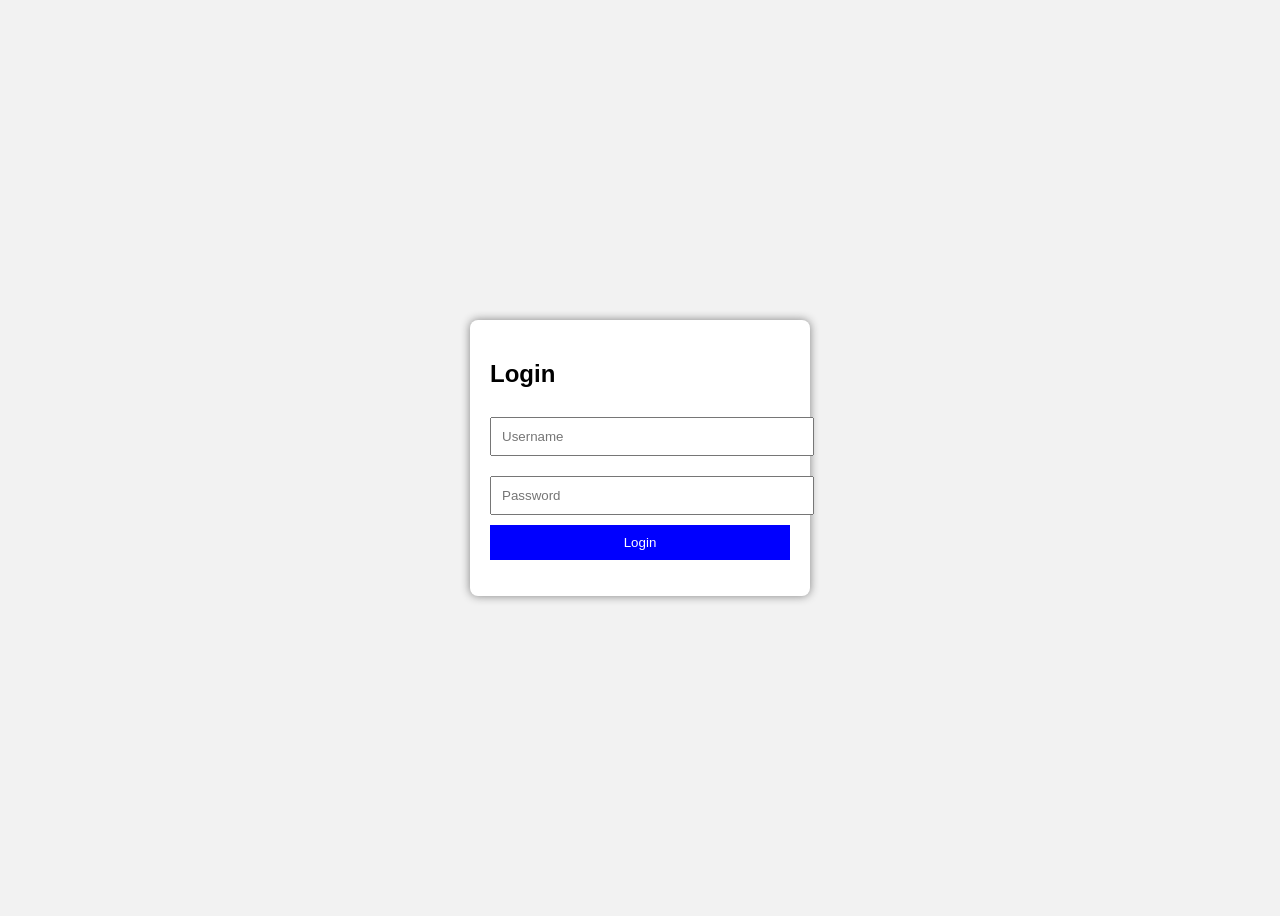
==== index.html @ c51202fb "Add files via upload" ====
<!DOCTYPE html>
<html>
<head>
    <title>Login</title>
    <style>
        body {
            font-family: Arial, sans-serif;
            display: flex;
            justify-content: center;
            align-items: center;
            height: 100vh;
            background: #f2f2f2;
        }

        .login-box {
            background: white;
            padding: 20px;
            border-radius: 8px;
            box-shadow: 0 0 10px gray;
            width: 300px;
        }

        input {
            width: 100%;
            padding: 10px;
            margin: 10px 0;
        }

        button {
            width: 100%;
            padding: 10px;
            background: blue;
            color: white;
            border: none;
            cursor: pointer;
        }

        p {
            color: red;
        }
    </style>
</head>
<body>

<div class="login-box">
    <h2>Login</h2>

    <input type="text" id="username" placeholder="Username">
    <input type="password" id="password" placeholder="Password">

    <button onclick="login()">Login</button>

    <p id="msg"></p>
</div>

<script>
function login() {
    let user = document.getElementById("username").value;
    let pass = document.getElementById("password").value;

    if(user === "admin" && pass === "admin@123$"){
        window.location.href = "welcome.html";
    } else {
        document.getElementById("msg").innerHTML = "Invalid Username or Password";
    }
}
</script>

</body>
</html>
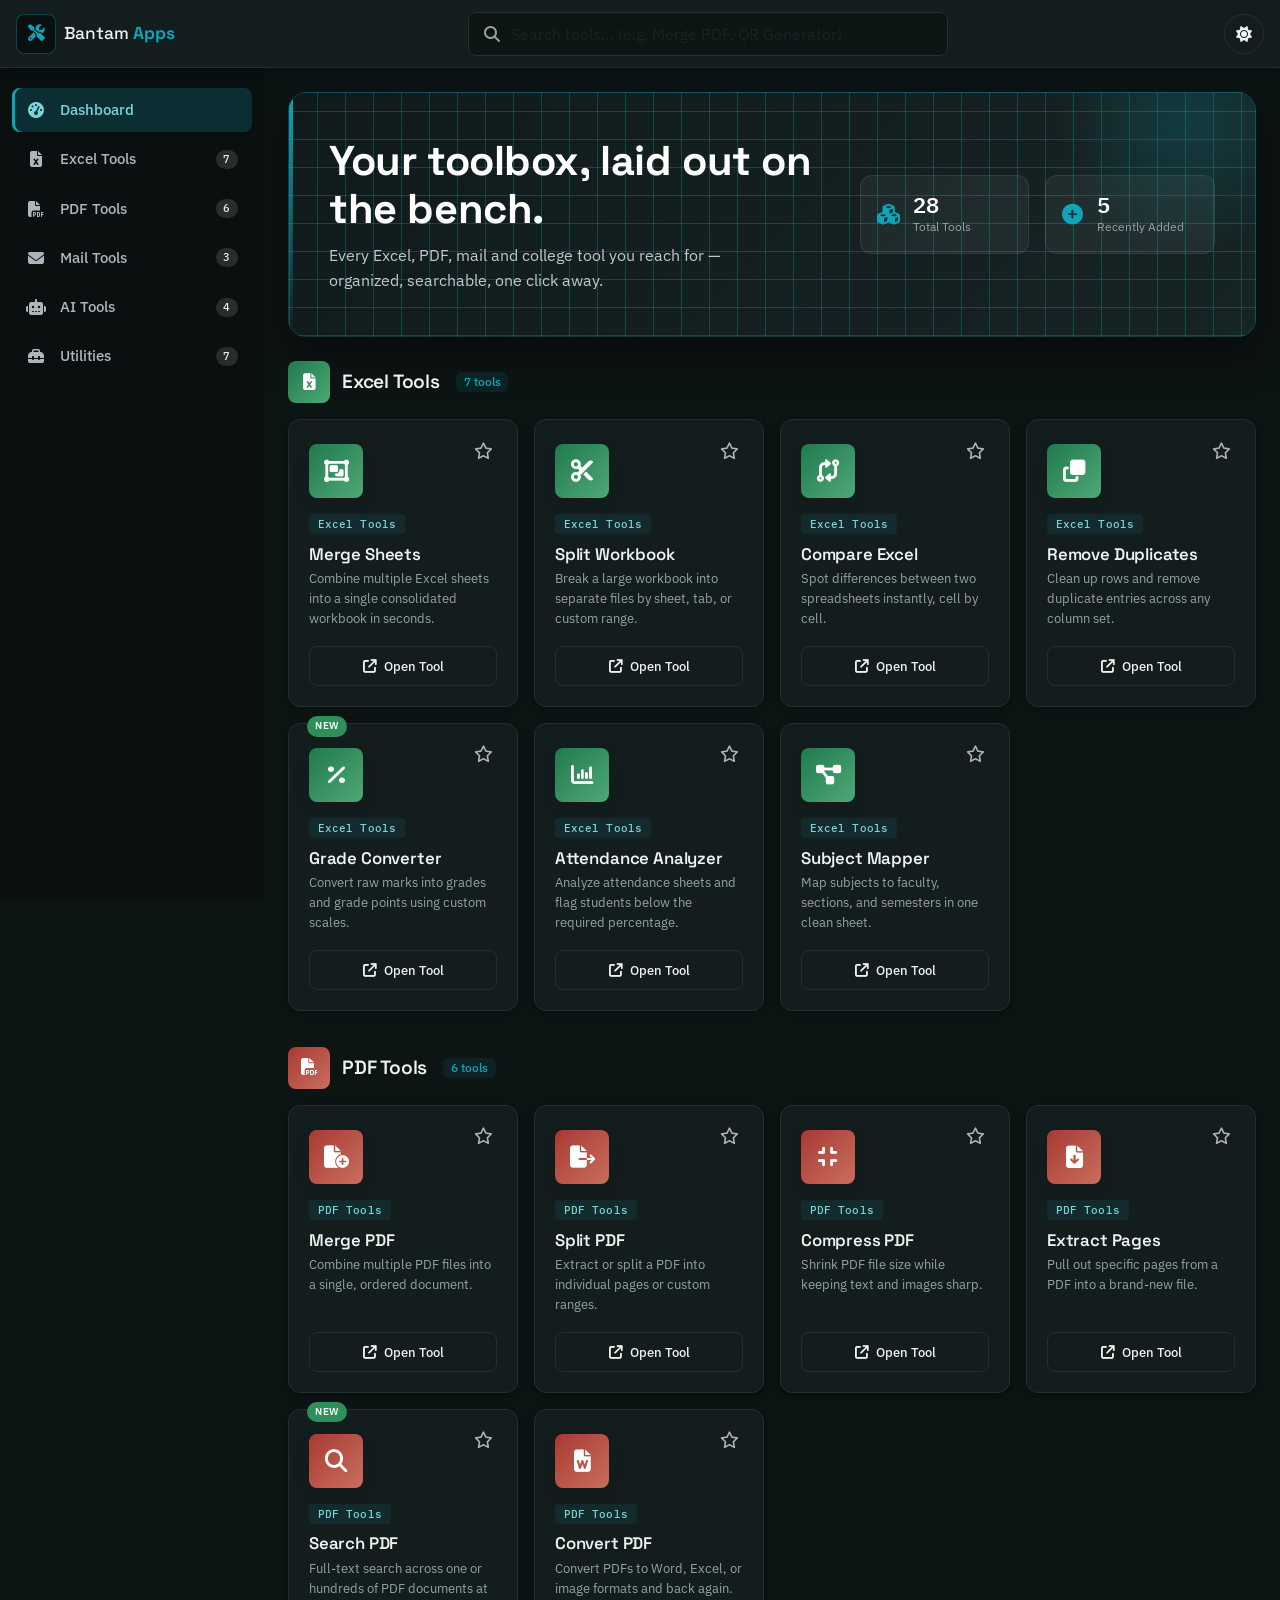
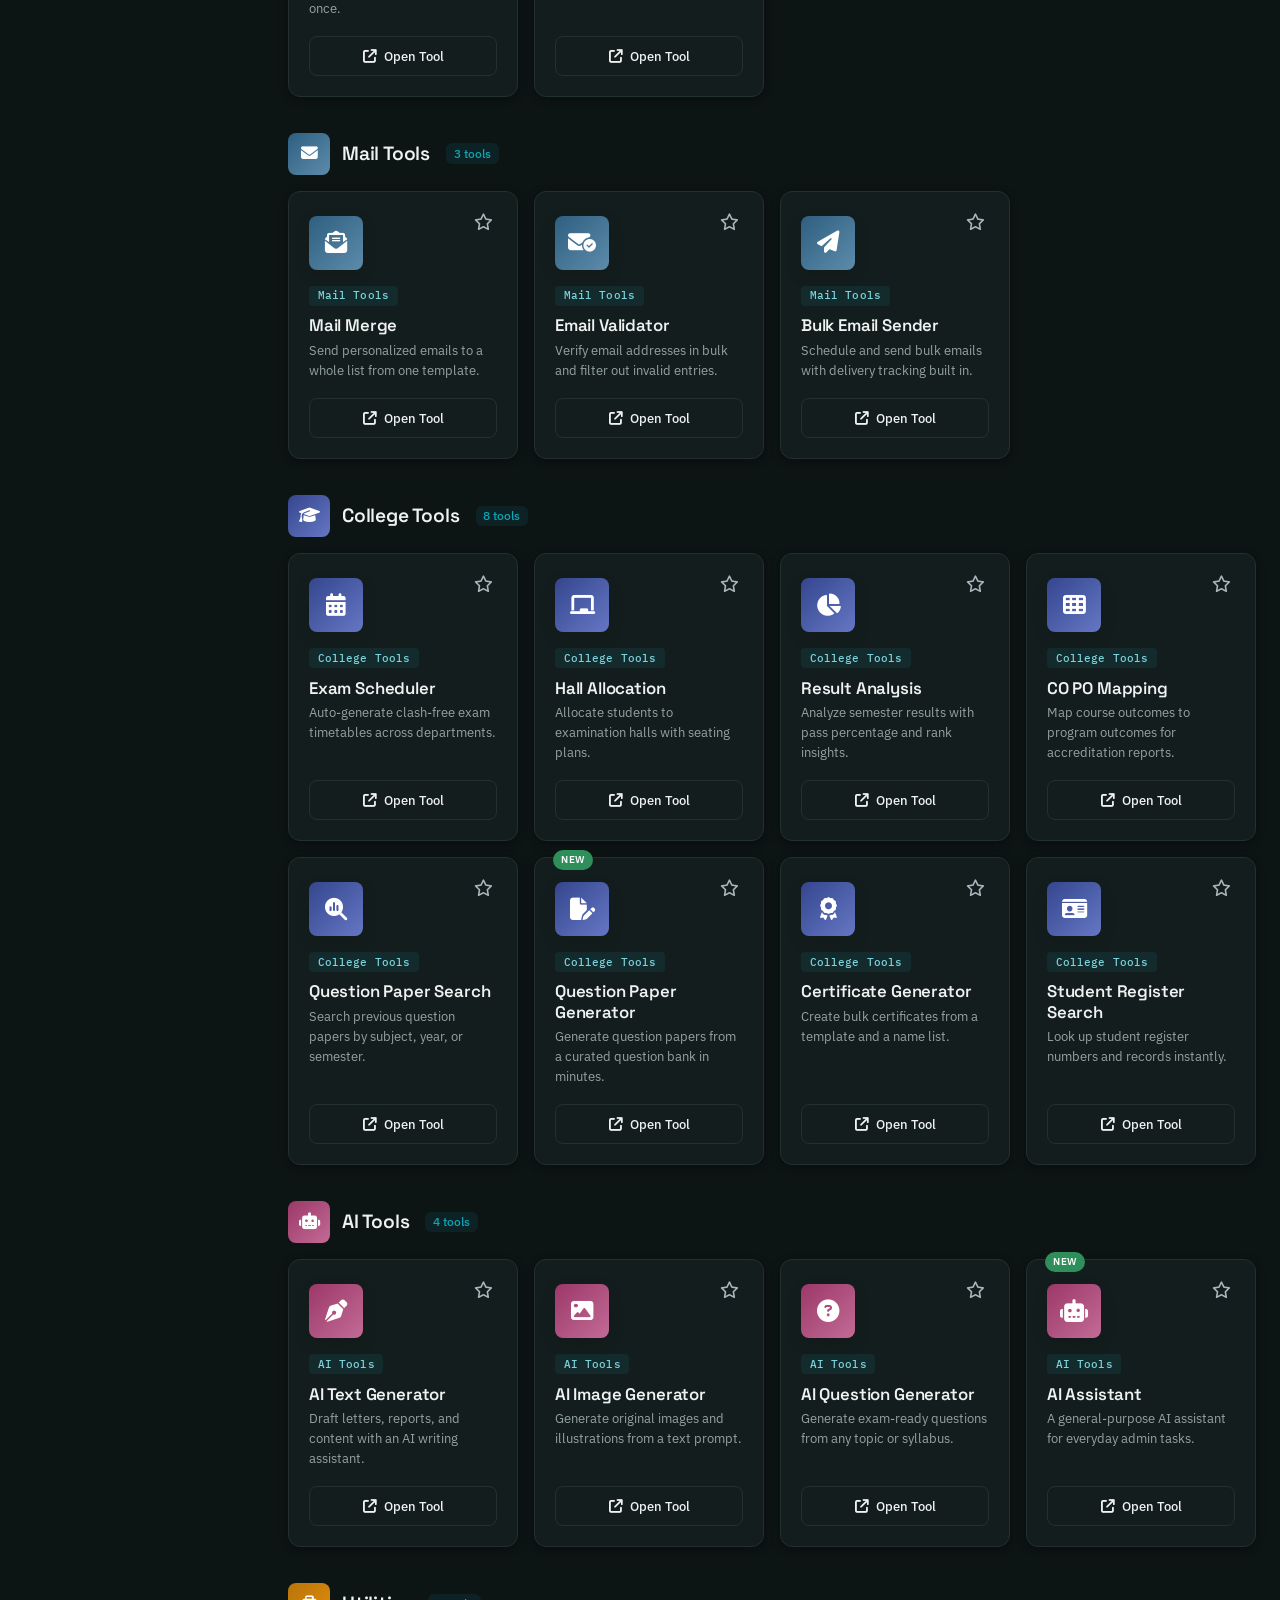
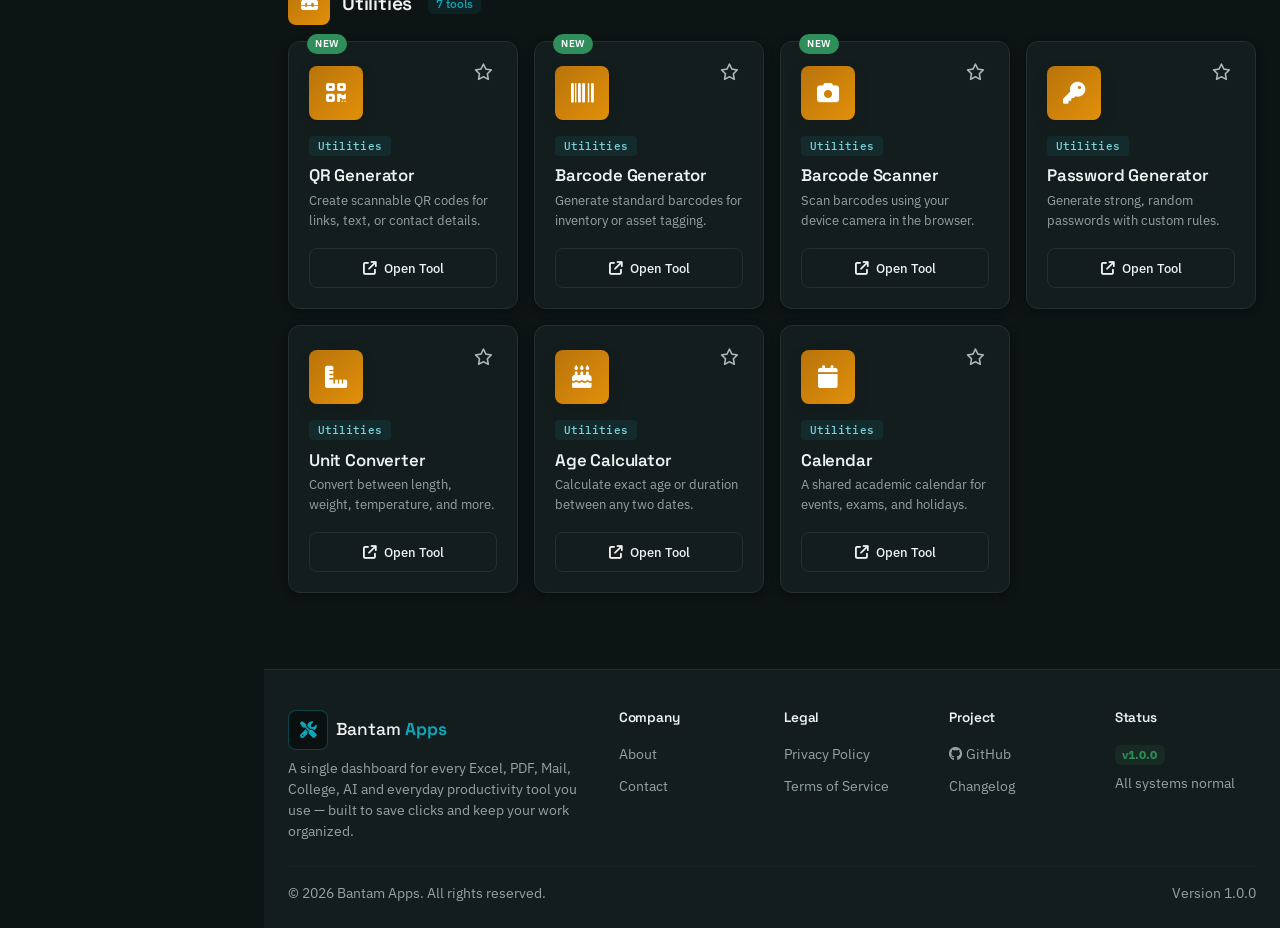
==== commit 6b3ab99a: "Add files via upload" ====
--- a/index.html
+++ b/index.html
@@ -1,70 +1,314 @@
 <!DOCTYPE html>
-<html>
+<html lang="en" data-theme="dark">
 <head>
-    <title>Login</title>
-    <style>
-        body {
-            font-family: Arial, sans-serif;
-            display: flex;
-            justify-content: center;
-            align-items: center;
-            height: 100vh;
-            background: #f2f2f2;
-        }
-
-        .login-box {
-            background: white;
-            padding: 20px;
-            border-radius: 8px;
-            box-shadow: 0 0 10px gray;
-            width: 300px;
-        }
-
-        input {
-            width: 100%;
-            padding: 10px;
-            margin: 10px 0;
-        }
-
-        button {
-            width: 100%;
-            padding: 10px;
-            background: blue;
-            color: white;
-            border: none;
-            cursor: pointer;
-        }
-
-        p {
-            color: red;
-        }
-    </style>
+  <meta charset="UTF-8">
+  <meta name="viewport" content="width=device-width, initial-scale=1.0">
+  <title>Bantam Apps | All-in-One Productivity Dashboard</title>
+  <meta name="description" content="Bantam Apps — a single dashboard for Excel, PDF, Mail, College, AI and everyday productivity tools. Search, favorite and launch every tool from one place.">
+  <meta name="keywords" content="productivity tools, excel tools, pdf tools, college tools, ai tools, dashboard, bantam apps">
+  <meta name="author" content="Bantam Apps">
+  <meta name="theme-color" content="#101a1b">
+
+  <!-- Open Graph -->
+  <meta property="og:title" content="Bantam Apps | All-in-One Productivity Dashboard">
+  <meta property="og:description" content="All your productivity tools in one place — Excel, PDF, Mail, College, AI and Utilities.">
+  <meta property="og:type" content="website">
+
+  <!-- Favicon (inline SVG, no external asset needed) -->
+  <link rel="icon" href="data:image/svg+xml,%3Csvg xmlns='http://www.w3.org/2000/svg' viewBox='0 0 24 24' fill='%230EA5B8'%3E%3Cpath d='M12 2 2 7l10 5 10-5-10-5Zm0 7L2 14l10 5 10-5-10-5Z'/%3E%3C/svg%3E">
+
+  <!-- Google Fonts: Space Grotesk (display), IBM Plex Sans (body), IBM Plex Mono (data/labels) -->
+  <link rel="preconnect" href="https://fonts.googleapis.com">
+  <link rel="preconnect" href="https://fonts.gstatic.com" crossorigin>
+  <link href="https://fonts.googleapis.com/css2?family=Space+Grotesk:wght@500;600;700&family=IBM+Plex+Sans:wght@400;500;600;700&family=IBM+Plex+Mono:wght@500;600&display=swap" rel="stylesheet">
+
+  <!-- Bootstrap 5.3 CSS -->
+  <link href="https://cdn.jsdelivr.net/npm/bootstrap@5.3.3/dist/css/bootstrap.min.css" rel="stylesheet">
+
+  <!-- Font Awesome 6 -->
+  <link rel="stylesheet" href="https://cdnjs.cloudflare.com/ajax/libs/font-awesome/6.5.2/css/all.min.css">
+
+  <!-- Custom Styles -->
+  <link rel="stylesheet" href="style.css">
 </head>
 <body>
 
-<div class="login-box">
-    <h2>Login</h2>
-
-    <input type="text" id="username" placeholder="Username">
-    <input type="password" id="password" placeholder="Password">
-
-    <button onclick="login()">Login</button>
-
-    <p id="msg"></p>
-</div>
-
-<script>
-function login() {
-    let user = document.getElementById("username").value;
-    let pass = document.getElementById("password").value;
-
-    if(user === "admin" && pass === "admin@123$"){
-        window.location.href = "welcome.html";
-    } else {
-        document.getElementById("msg").innerHTML = "Invalid Username or Password";
-    }
-}
-</script>
-
+  <!-- ============ SKIP LINK (Accessibility) ============ -->
+  <a class="skip-link" href="#mainContent">Skip to main content</a>
+
+  <!-- ============ LOADING SPINNER (Page load) ============ -->
+  <div id="pageLoader" class="page-loader" aria-hidden="true">
+    <div class="loader-ring" role="status" aria-label="Loading Bantam Apps">
+      <span class="visually-hidden">Loading…</span>
+    </div>
+  </div>
+
+  <!-- ============ TOP NAVBAR ============ -->
+  <header class="topbar navbar navbar-expand sticky-top" role="banner">
+    <div class="container-fluid px-2 px-md-3">
+
+      <!-- Mobile sidebar toggle -->
+      <button class="btn btn-icon d-lg-none me-1" id="sidebarToggleBtn" type="button"
+              aria-label="Toggle sidebar navigation" aria-controls="sidebar" aria-expanded="false">
+        <i class="fa-solid fa-bars"></i>
+      </button>
+
+      <!-- Logo -->
+      <a class="navbar-brand d-flex align-items-center gap-2 me-2 me-md-4" href="#mainContent">
+        <span class="brand-logo">
+          <i class="fa-solid fa-screwdriver-wrench"></i>
+        </span>
+        <span class="brand-text d-none d-sm-inline">Bantam <strong>Apps</strong></span>
+      </a>
+
+      <!-- Search box (center) -->
+      <div class="topbar-search flex-grow-1 mx-auto position-relative" role="search">
+        <i class="fa-solid fa-magnifying-glass search-icon" aria-hidden="true"></i>
+        <input type="search" id="globalSearch" class="form-control" placeholder="Search tools… (e.g. Merge PDF, QR Generator)"
+               autocomplete="off" aria-describedby="searchHint">
+        <span id="searchHint" class="visually-hidden">Type to see matching tools as suggestions</span>
+        <div id="searchSuggestions" class="search-suggestions shadow" role="listbox" aria-label="Search suggestions"></div>
+      </div>
+
+      <!-- Right icons -->
+      <div class="d-flex align-items-center gap-1 gap-md-2 ms-2">
+
+        <!-- Dark / Light mode toggle -->
+        <button class="btn btn-icon" id="themeToggleBtn" type="button" aria-label="Toggle dark and light mode" aria-pressed="false">
+          <i class="fa-solid fa-moon" id="themeIcon"></i>
+        </button>
+      </div>
+    </div>
+  </header>
+
+  <div class="app-shell">
+
+    <!-- ============ SIDEBAR OVERLAY (mobile) ============ -->
+    <div class="sidebar-overlay" id="sidebarOverlay"></div>
+
+    <!-- ============ SIDEBAR ============ -->
+    <aside class="sidebar" id="sidebar" aria-label="Primary sidebar navigation">
+      <nav class="sidebar-nav">
+        <ul class="nav flex-column" id="sidebarNav">
+          <li class="nav-item">
+            <a class="nav-link active" href="#mainContent" data-section="dashboard">
+              <i class="fa-solid fa-gauge-high"></i><span>Dashboard</span>
+            </a>
+          </li>
+          <li class="nav-item">
+            <a class="nav-link" href="#cat-excel" data-section="excel">
+              <i class="fa-solid fa-file-excel"></i><span>Excel Tools</span>
+              <span class="badge rounded-pill sidebar-badge">7</span>
+            </a>
+          </li>
+          <li class="nav-item">
+            <a class="nav-link" href="#cat-pdf" data-section="pdf">
+              <i class="fa-solid fa-file-pdf"></i><span>PDF Tools</span>
+              <span class="badge rounded-pill sidebar-badge">6</span>
+            </a>
+          </li>
+          <li class="nav-item">
+            <a class="nav-link" href="#cat-mail" data-section="mail">
+              <i class="fa-solid fa-envelope"></i><span>Mail Tools</span>
+              <span class="badge rounded-pill sidebar-badge">3</span>
+            </a>
+          </li>
+        
+          <li class="nav-item">
+            <a class="nav-link" href="#cat-ai" data-section="ai">
+              <i class="fa-solid fa-robot"></i><span>AI Tools</span>
+              <span class="badge rounded-pill sidebar-badge">4</span>
+            </a>
+          </li>
+          <li class="nav-item">
+            <a class="nav-link" href="#cat-utilities" data-section="utilities">
+              <i class="fa-solid fa-toolbox"></i><span>Utilities</span>
+              <span class="badge rounded-pill sidebar-badge">7</span>
+            </a>
+          </li>
+        </ul>
+      </nav>
+    </aside>
+
+    <!-- ============ MAIN CONTENT ============ -->
+    <main class="main-content" id="mainContent">
+      <div class="container-fluid px-3 px-md-4 py-4">
+
+     
+
+        <!-- ============ HERO SECTION ============ -->
+        <section class="hero-card mb-4 fade-in-up">
+          <div class="row align-items-center g-4">
+            <div class="col-lg-7">
+              <h1 class="hero-title">Your toolbox, laid out on the bench.</h1>
+              <p class="hero-subtitle">Every Excel, PDF, mail and college tool you reach for — organized, searchable, one click away.</p>
+            </div>
+            <div class="col-lg-5">
+              <div class="row g-3">
+                <div class="col-6">
+                  <div class="hero-mini-stat">
+                    <i class="fa-solid fa-cubes"></i>
+                    <div>
+                      <h3 class="counter" data-target="28">0</h3>
+                      <p>Total Tools</p>
+                    </div>
+                  </div>
+                </div>
+                <div class="col-6">
+                  <div class="hero-mini-stat">
+                    <i class="fa-solid fa-circle-plus"></i>
+                    <div>
+                      <h3 class="counter" data-target="5">0</h3>
+                      <p>Recently Added</p>
+                    </div>
+                  </div>
+                </div>
+                
+               
+              </div>
+            </div>
+          </div>
+        </section>
+
+        <!-- ============ TOOL CATEGORY SECTIONS (rendered by JS) ============ -->
+        <div id="toolCategoriesContainer"><!-- injected by script.js --></div>
+
+      </div>
+
+      <!-- ============ FOOTER ============ -->
+      <footer class="app-footer">
+        <div class="container-fluid px-3 px-md-4">
+          <div class="row gy-4">
+            <div class="col-lg-4">
+              <a class="navbar-brand d-flex align-items-center gap-2 mb-2" href="#mainContent">
+                <span class="brand-logo"><i class="fa-solid fa-screwdriver-wrench"></i></span>
+                <span class="brand-text">Bantam <strong>Apps</strong></span>
+              </a>
+              <p class="text-muted-light small mb-0">A single dashboard for every Excel, PDF, Mail, College, AI and everyday productivity tool you use — built to save clicks and keep your work organized.</p>
+            </div>
+            <div class="col-6 col-lg-2">
+              <h6 class="footer-heading">Company</h6>
+              <ul class="list-unstyled footer-links">
+                <li><a href="#">About</a></li>
+                <li><a href="#">Contact</a></li>
+              </ul>
+            </div>
+            <div class="col-6 col-lg-2">
+              <h6 class="footer-heading">Legal</h6>
+              <ul class="list-unstyled footer-links">
+                <li><a href="#">Privacy Policy</a></li>
+                <li><a href="#">Terms of Service</a></li>
+              </ul>
+            </div>
+            <div class="col-6 col-lg-2">
+              <h6 class="footer-heading">Project</h6>
+              <ul class="list-unstyled footer-links">
+                <li><a href="#"><i class="fa-brands fa-github me-1"></i>GitHub</a></li>
+                <li><a href="#">Changelog</a></li>
+              </ul>
+            </div>
+            <div class="col-6 col-lg-2">
+              <h6 class="footer-heading">Status</h6>
+              <ul class="list-unstyled footer-links">
+                <li><span class="badge bg-success-soft text-success">v1.0.0</span></li>
+                <li class="text-muted-light small">All systems normal</li>
+              </ul>
+            </div>
+          </div>
+          <hr class="footer-divider">
+          <div class="d-flex flex-column flex-md-row justify-content-between align-items-center gap-2">
+            <p class="mb-0 small text-muted-light">&copy; <span id="currentYear"></span> Bantam Apps. All rights reserved.</p>
+            <p class="mb-0 small text-muted-light">Version 1.0.0</p>
+          </div>
+        </div>
+      </footer>
+    </main>
+  </div>
+
+  <!-- ============ BACK TO TOP BUTTON ============ -->
+  <button id="backToTopBtn" class="back-to-top" aria-label="Back to top" title="Back to top">
+    <i class="fa-solid fa-arrow-up"></i>
+  </button>
+
+  <!-- ============ TOOL DETAIL / LAUNCH MODAL ============ -->
+  <div class="modal fade" id="toolModal" tabindex="-1" aria-labelledby="toolModalLabel" aria-hidden="true">
+    <div class="modal-dialog modal-dialog-centered">
+      <div class="modal-content">
+        <div class="modal-header border-0">
+          <h5 class="modal-title" id="toolModalLabel">Tool Name</h5>
+          <button type="button" class="btn-close" data-bs-dismiss="modal" aria-label="Close"></button>
+        </div>
+        <div class="modal-body">
+          <div class="d-flex align-items-center gap-3 mb-3">
+            <div class="modal-tool-icon" id="modalToolIcon"><i class="fa-solid fa-star"></i></div>
+            <div>
+              <span class="badge category-badge" id="modalToolCategory">Category</span>
+            </div>
+          </div>
+          <p class="text-muted-light" id="modalToolDesc">Description goes here.</p>
+        </div>
+        <div class="modal-footer border-0">
+          <button type="button" class="btn btn-outline-secondary rounded-pill" data-bs-dismiss="modal">Close</button>
+          <button type="button" class="btn btn-primary rounded-pill px-4" id="modalLaunchBtn">
+            <i class="fa-solid fa-arrow-up-right-from-square me-2"></i>Open Tool
+          </button>
+        </div>
+      </div>
+    </div>
+  </div>
+
+  <!-- ============ SETTINGS MODAL ============ -->
+  <div class="modal fade" id="settingsModal" tabindex="-1" aria-labelledby="settingsModalLabel" aria-hidden="true">
+    <div class="modal-dialog modal-dialog-centered">
+      <div class="modal-content">
+        <div class="modal-header border-0">
+          <h5 class="modal-title" id="settingsModalLabel"><i class="fa-solid fa-gear me-2"></i>Settings</h5>
+          <button type="button" class="btn-close" data-bs-dismiss="modal" aria-label="Close"></button>
+        </div>
+        <div class="modal-body">
+          <div class="d-flex justify-content-between align-items-center py-2">
+            <span><i class="fa-solid fa-moon me-2"></i>Dark Mode</span>
+            <div class="form-check form-switch">
+              <input class="form-check-input" type="checkbox" id="settingsThemeSwitch" aria-label="Toggle dark mode">
+            </div>
+          </div>
+          <div class="d-flex justify-content-between align-items-center py-2 border-top">
+            <span><i class="fa-solid fa-star me-2"></i>Clear Favorites</span>
+            <button class="btn btn-sm btn-outline-danger rounded-pill" id="clearFavoritesBtn">Clear</button>
+          </div>
+          <div class="d-flex justify-content-between align-items-center py-2 border-top">
+            <span><i class="fa-solid fa-clock-rotate-left me-2"></i>Clear Recent History</span>
+            <button class="btn btn-sm btn-outline-danger rounded-pill" id="clearRecentBtn">Clear</button>
+          </div>
+        </div>
+      </div>
+    </div>
+  </div>
+
+  <!-- ============ TOAST CONTAINER ============ -->
+  <div class="toast-container position-fixed bottom-0 end-0 p-3" id="toastContainer" aria-live="polite" aria-atomic="true"></div>
+
+  <!-- Tool Card Template (used by JS) -->
+  <template id="toolCardTemplate">
+    <div class="col-12 col-md-6 col-lg-3 tool-col">
+      <div class="tool-card fade-in-up">
+        <button class="fav-btn" aria-label="Toggle favorite" type="button">
+          <i class="fa-regular fa-star"></i>
+        </button>
+        <div class="tool-icon"><i class="fa-solid"></i></div>
+        <span class="badge category-badge"></span>
+        <h5 class="tool-name"></h5>
+        <p class="tool-desc"></p>
+        <button class="btn btn-open-tool w-100" type="button">
+          <i class="fa-solid fa-arrow-up-right-from-square me-2"></i>Open Tool
+        </button>
+      </div>
+    </div>
+  </template>
+
+  <!-- Bootstrap 5.3 JS Bundle (includes Popper) -->
+  <script src="https://cdn.jsdelivr.net/npm/bootstrap@5.3.3/dist/js/bootstrap.bundle.min.js"></script>
+  <!-- Custom Script -->
+  <script src="script.js"></script>
 </body>
-</html>+</html>
--- a/style.css
+++ b/style.css
@@ -0,0 +1,870 @@
+/* =====================================================
+   BANTAM APPS — CUSTOM STYLESHEET
+   Bootstrap 5.3 based SaaS/Admin dashboard theme
+   ===================================================== */
+
+/* ---------- Design Tokens ---------- */
+:root {
+  --font-main: 'IBM Plex Sans', sans-serif;
+  --font-display: 'Space Grotesk', sans-serif;
+  --font-mono: 'IBM Plex Mono', monospace;
+
+  /* Teal — the one saturated brand/action color in the system */
+  --primary: #0ea5b8;
+  --primary-rgb: 14, 165, 184;
+  --primary-strong: #0b7f8f;
+
+  /* Steel — secondary, used sparingly for links/info states */
+  --steel: #3c6e8f;
+  --steel-rgb: 60, 110, 143;
+
+  /* Amber stays reserved for favorites/warning states — a gold star reads
+     as "favorited" by convention, independent of the brand accent */
+  --success: #2f8f5b;
+  --warning: #e2900a;
+  --warning-rgb: 226, 144, 10;
+  --warning-strong: #b8730a;
+  --danger: #c1443c;
+
+  --sidebar-bg: #101a1b;
+  --sidebar-bg-light: #182727;
+  --body-bg: #f1f4f3;
+  --card-bg: #ffffff;
+  --text-main: #16201f;
+  --text-muted: #647070;
+  --border-color: #dde5e3;
+
+  --radius-sm: 8px;
+  --radius-md: 12px;
+  --radius-lg: 18px;
+
+  --shadow-sm: 0 2px 8px rgba(22, 24, 29, 0.06);
+  --shadow-md: 0 8px 24px rgba(22, 24, 29, 0.08);
+  --shadow-lg: 0 16px 40px rgba(22, 24, 29, 0.14);
+
+  --sidebar-width: 264px;
+  --topbar-height: 68px;
+
+  --transition: all .25s cubic-bezier(.4,0,.2,1);
+
+  /* Pegboard signature texture */
+  --peg-dot: rgba(14, 165, 184, .18);
+}
+
+/* Override Bootstrap's own variables so untouched .btn-primary /
+   .text-primary / .bg-primary utilities inherit the accent too */
+:root {
+  --bs-primary: #0ea5b8;
+  --bs-primary-rgb: 14, 165, 184;
+}
+.btn-primary {
+  --bs-btn-bg: var(--primary);
+  --bs-btn-border-color: var(--primary);
+  --bs-btn-hover-bg: var(--primary-strong);
+  --bs-btn-hover-border-color: var(--primary-strong);
+  --bs-btn-active-bg: var(--primary-strong);
+  --bs-btn-active-border-color: var(--primary-strong);
+  --bs-btn-color: #0a1516;
+  --bs-btn-hover-color: #fff;
+  --bs-btn-active-color: #fff;
+  border-radius: var(--radius-sm);
+}
+.btn-outline-secondary { border-radius: var(--radius-sm); }
+.btn-outline-danger, .btn-outline-primary { border-radius: var(--radius-sm); }
+.btn.rounded-pill { border-radius: var(--radius-sm) !important; }
+
+/* ---------- Dark Mode Tokens ---------- */
+html[data-theme="dark"] {
+  --body-bg: #0d1414;
+  --card-bg: #141d1d;
+  --text-main: #eef2f1;
+  --text-muted: #94a3a2;
+  --border-color: #223030;
+  --sidebar-bg: #0a1010;
+  --sidebar-bg-light: #131e1e;
+  --shadow-sm: 0 2px 8px rgba(0, 0, 0, 0.35);
+  --shadow-md: 0 8px 24px rgba(0, 0, 0, 0.4);
+  --shadow-lg: 0 16px 40px rgba(0, 0, 0, 0.5);
+  --peg-dot: rgba(14, 165, 184, .3);
+}
+
+@media (prefers-reduced-motion: reduce) {
+  *, *::before, *::after {
+    animation-duration: 0.001ms !important;
+    animation-iteration-count: 1 !important;
+    transition-duration: 0.001ms !important;
+    scroll-behavior: auto !important;
+  }
+}
+
+/* ---------- Base ---------- */
+* { box-sizing: border-box; }
+
+html { scroll-behavior: smooth; }
+
+body {
+  font-family: var(--font-main);
+  background-color: var(--body-bg);
+  color: var(--text-main);
+  transition: background-color .3s ease, color .3s ease;
+  overflow-x: hidden;
+}
+
+h1, h2, h3, h4, h5, h6 { font-family: var(--font-display); font-weight: 600; letter-spacing: -0.01em; }
+
+a { text-decoration: none; }
+
+.text-muted-light { color: var(--text-muted) !important; }
+
+.skip-link {
+  position: absolute;
+  left: -999px;
+  top: 0;
+  background: var(--primary);
+  color: #fff;
+  padding: .6rem 1rem;
+  z-index: 2000;
+  border-radius: 0 0 8px 0;
+}
+.skip-link:focus {
+  left: 0;
+  color: #fff;
+}
+
+:focus-visible {
+  outline: 3px solid rgba(var(--primary-rgb), .5);
+  outline-offset: 2px;
+}
+
+/* ---------- Page Loader ---------- */
+.page-loader {
+  position: fixed;
+  inset: 0;
+  background: var(--body-bg);
+  z-index: 3000;
+  display: flex;
+  align-items: center;
+  justify-content: center;
+  transition: opacity .4s ease, visibility .4s ease;
+}
+.page-loader.loaded {
+  opacity: 0;
+  visibility: hidden;
+  pointer-events: none;
+}
+.loader-ring {
+  width: 54px;
+  height: 54px;
+  border-radius: 50%;
+  border: 4px solid rgba(var(--primary-rgb), .15);
+  border-top-color: var(--primary);
+  animation: spin .8s linear infinite;
+}
+@keyframes spin { to { transform: rotate(360deg); } }
+
+/* ---------- Topbar ---------- */
+.topbar {
+  height: var(--topbar-height);
+  background: var(--card-bg);
+  border-bottom: 1px solid var(--border-color);
+  z-index: 1030;
+  box-shadow: var(--shadow-sm);
+}
+
+.brand-logo {
+  width: 40px;
+  height: 40px;
+  border-radius: var(--radius-sm);
+  background: var(--sidebar-bg);
+  color: var(--primary);
+  border: 1px solid rgba(var(--primary-rgb), .35);
+  display: flex;
+  align-items: center;
+  justify-content: center;
+  font-size: 1.05rem;
+  flex-shrink: 0;
+}
+.brand-text {
+  font-family: var(--font-display);
+  font-weight: 500;
+  font-size: 1.08rem;
+  color: var(--text-main);
+  white-space: nowrap;
+}
+.brand-text strong { color: var(--primary); font-weight: 700; }
+
+.btn-icon {
+  width: 40px;
+  height: 40px;
+  border-radius: 50%;
+  border: 1px solid var(--border-color);
+  background: transparent;
+  color: var(--text-main);
+  display: inline-flex;
+  align-items: center;
+  justify-content: center;
+  transition: var(--transition);
+}
+.btn-icon:hover {
+  background: rgba(var(--primary-rgb), .1);
+  color: var(--primary);
+  transform: translateY(-2px);
+}
+
+.topbar-search {
+  max-width: 480px;
+}
+.topbar-search .search-icon {
+  position: absolute;
+  left: 16px;
+  top: 50%;
+  transform: translateY(-50%);
+  color: var(--text-muted);
+  pointer-events: none;
+}
+.topbar-search input {
+  padding-left: 42px;
+  border-radius: var(--radius-sm);
+  background: var(--body-bg);
+  border: 1px solid var(--border-color);
+  color: var(--text-main);
+  height: 44px;
+}
+.topbar-search input:focus {
+  box-shadow: 0 0 0 .2rem rgba(var(--primary-rgb), .15);
+  border-color: var(--primary);
+  background: var(--card-bg);
+}
+
+.search-suggestions {
+  position: absolute;
+  top: calc(100% + 8px);
+  left: 0;
+  right: 0;
+  background: var(--card-bg);
+  border-radius: var(--radius-sm);
+  border: 1px solid var(--border-color);
+  max-height: 320px;
+  overflow-y: auto;
+  z-index: 1050;
+  display: none;
+}
+.search-suggestions.show { display: block; }
+.search-suggestions .suggestion-item {
+  display: flex;
+  align-items: center;
+  gap: .75rem;
+  padding: .6rem 1rem;
+  cursor: pointer;
+  color: var(--text-main);
+  transition: background .15s ease;
+}
+.search-suggestions .suggestion-item:hover,
+.search-suggestions .suggestion-item.active {
+  background: rgba(var(--primary-rgb), .08);
+}
+.search-suggestions .suggestion-item i { color: var(--primary); width: 18px; }
+.search-suggestions .no-results { padding: .9rem 1rem; color: var(--text-muted); font-size: .9rem; }
+
+.notif-dot {
+  position: absolute;
+  top: 8px;
+  right: 8px;
+  width: 8px;
+  height: 8px;
+  background: var(--danger);
+  border-radius: 50%;
+  border: 2px solid var(--card-bg);
+}
+.notif-menu { width: 300px; }
+
+.profile-btn {
+  width: auto;
+  padding: 0 .5rem 0 .25rem;
+  border-radius: 50px;
+}
+.avatar {
+  width: 34px;
+  height: 34px;
+  border-radius: 50%;
+  background: var(--sidebar-bg);
+  border: 1px solid rgba(var(--primary-rgb), .4);
+  color: var(--primary);
+  font-family: var(--font-mono);
+  font-weight: 600;
+  font-size: .78rem;
+  display: inline-flex;
+  align-items: center;
+  justify-content: center;
+}
+
+.dropdown-menu {
+  border-radius: var(--radius-sm);
+  border: 1px solid var(--border-color);
+  box-shadow: var(--shadow-md);
+  background: var(--card-bg);
+  color: var(--text-main);
+}
+.dropdown-item { color: var(--text-main); border-radius: 8px; margin: 0 4px; width: calc(100% - 8px); }
+.dropdown-item:hover, .dropdown-item:focus { background: rgba(var(--primary-rgb), .08); color: var(--text-main); }
+.dropdown-header { color: var(--text-muted); }
+
+/* ---------- App Shell / Layout ---------- */
+.app-shell {
+  display: flex;
+  min-height: calc(100vh - var(--topbar-height));
+}
+
+/* ---------- Sidebar (dark) ---------- */
+.sidebar {
+  width: var(--sidebar-width);
+  background: var(--sidebar-bg);
+  color: #e9ecef;
+  flex-shrink: 0;
+  position: sticky;
+  top: var(--topbar-height);
+  height: calc(100vh - var(--topbar-height));
+  display: flex;
+  flex-direction: column;
+  justify-content: space-between;
+  transition: transform .3s cubic-bezier(.4,0,.2,1), width .3s ease;
+  z-index: 1020;
+}
+
+.sidebar-nav { padding: 1.25rem .75rem; overflow-y: auto; }
+
+.sidebar .nav-link {
+  color: #adb5bd;
+  border-radius: var(--radius-sm);
+  padding: .7rem .9rem;
+  margin-bottom: .3rem;
+  display: flex;
+  align-items: center;
+  gap: .85rem;
+  font-size: .92rem;
+  font-weight: 500;
+  transition: var(--transition);
+  position: relative;
+}
+.sidebar .nav-link i { width: 20px; text-align: center; font-size: 1rem; }
+.sidebar .nav-link:hover {
+  background: var(--sidebar-bg-light);
+  color: #fff;
+  transform: translateX(3px);
+}
+.sidebar .nav-link.active {
+  background: rgba(14, 165, 184, .2);
+  color: #7dd3dc;
+  box-shadow: inset 3px 0 0 var(--primary);
+}
+.sidebar-badge {
+  margin-left: auto;
+  background: rgba(255,255,255,.12);
+  color: #e9ecef;
+  font-weight: 500;
+  font-size: .7rem;
+}
+.sidebar .nav-link.active .sidebar-badge { background: rgba(255,255,255,.25); color: #fff; }
+
+.sidebar-footer { padding: 1rem .9rem 1.25rem; }
+.storage-card {
+  background:
+    repeating-linear-gradient(0deg, var(--peg-dot) 0, var(--peg-dot) 1px, transparent 1px, transparent 14px),
+    repeating-linear-gradient(90deg, var(--peg-dot) 0, var(--peg-dot) 1px, transparent 1px, transparent 14px),
+    var(--sidebar-bg-light);
+  border: 1px solid rgba(14, 165, 184, .28);
+  border-radius: var(--radius-sm);
+  padding: .85rem 1rem;
+  display: flex;
+  align-items: center;
+  gap: .75rem;
+  color: #e9ecef;
+}
+.storage-card i { font-size: 1.2rem; color: var(--primary); }
+.tiny { font-size: .72rem; }
+
+/* Mobile sidebar behaviour */
+.sidebar-overlay {
+  display: none;
+  position: fixed;
+  inset: 0;
+  background: rgba(0,0,0,.5);
+  z-index: 1015;
+}
+.sidebar-overlay.show { display: block; }
+
+@media (max-width: 991.98px) {
+  .sidebar {
+    position: fixed;
+    top: var(--topbar-height);
+    left: 0;
+    height: calc(100vh - var(--topbar-height));
+    transform: translateX(-100%);
+    box-shadow: var(--shadow-lg);
+  }
+  .sidebar.show { transform: translateX(0); }
+}
+
+/* ---------- Main Content ---------- */
+.main-content {
+  flex-grow: 1;
+  min-width: 0;
+  background: var(--body-bg);
+}
+
+.breadcrumb-item a { color: var(--text-muted); }
+.breadcrumb-item a:hover { color: var(--primary); }
+.breadcrumb-item.active { color: var(--text-main); }
+
+/* ---------- Hero Section ---------- */
+/* Signature motif: a fine blueprint grid on a deep panel, with a single
+   teal accent bar — schematic/technical rather than decorative. */
+.hero-card {
+  background:
+    repeating-linear-gradient(0deg, var(--peg-dot) 0, var(--peg-dot) 1px, transparent 1px, transparent 28px),
+    repeating-linear-gradient(90deg, var(--peg-dot) 0, var(--peg-dot) 1px, transparent 1px, transparent 28px),
+    linear-gradient(135deg, #101a1b 0%, #172424 100%);
+  border-radius: var(--radius-lg);
+  padding: 2.75rem 2.5rem;
+  color: #fff;
+  box-shadow: var(--shadow-lg);
+  position: relative;
+  overflow: hidden;
+  border: 1px solid rgba(14, 165, 184, .18);
+}
+.hero-card::before {
+  content: '';
+  position: absolute;
+  top: 0;
+  left: 0;
+  width: 4px;
+  height: 100%;
+  background: linear-gradient(180deg, var(--primary), transparent);
+}
+.hero-card::after {
+  content: '';
+  position: absolute;
+  width: 260px;
+  height: 260px;
+  background: radial-gradient(circle, rgba(14,165,184,.2), transparent 70%);
+  border-radius: 50%;
+  top: -100px;
+  right: -60px;
+}
+.hero-badge {
+  background: rgba(14, 165, 184, .16);
+  border: 1px solid rgba(14, 165, 184, .4);
+  color: #7dd3dc;
+  font-family: var(--font-mono);
+  font-weight: 500;
+  padding: .45rem .85rem;
+  border-radius: var(--radius-sm);
+  font-size: .76rem;
+  letter-spacing: .02em;
+}
+.hero-title {
+  font-family: var(--font-display);
+  font-size: clamp(1.7rem, 4vw, 2.6rem);
+  font-weight: 700;
+  line-height: 1.15;
+  margin-bottom: .65rem;
+  position: relative;
+}
+.hero-subtitle {
+  font-size: 1.02rem;
+  color: #c3c7ce;
+  opacity: 1;
+  margin-bottom: 0;
+  max-width: 42ch;
+}
+.hero-mini-stat {
+  background: rgba(255,255,255,.05);
+  border: 1px solid rgba(255,255,255,.08);
+  border-radius: var(--radius-md);
+  padding: 1rem;
+  display: flex;
+  align-items: center;
+  gap: .85rem;
+  height: 100%;
+  transition: var(--transition);
+}
+.hero-mini-stat:hover { background: rgba(14,165,184,.16); border-color: rgba(14,165,184,.4); transform: translateY(-3px); }
+.hero-mini-stat i { font-size: 1.3rem; color: var(--primary); }
+.hero-mini-stat h3 { font-family: var(--font-mono); font-size: 1.35rem; font-weight: 600; margin: 0; }
+.hero-mini-stat p { font-size: .76rem; margin: 0; color: #9aa0a8; }
+
+.hero-card .btn.rounded-pill { border-radius: var(--radius-sm); }
+.hero-card .btn-light {
+  background: var(--primary);
+  border-color: var(--primary);
+  color: #0a1516;
+}
+.hero-card .btn-light:hover {
+  background: var(--primary-strong);
+  border-color: var(--primary-strong);
+  color: #fff;
+}
+.hero-card .btn-outline-light {
+  border-color: rgba(255,255,255,.3);
+  color: #fff;
+}
+.hero-card .btn-outline-light:hover {
+  background: rgba(255,255,255,.1);
+  border-color: rgba(255,255,255,.5);
+  color: #fff;
+}
+
+/* ---------- Stat Widgets ---------- */
+.stat-widget {
+  background: var(--card-bg);
+  border-radius: var(--radius-md);
+  padding: 1.25rem;
+  display: flex;
+  align-items: center;
+  gap: 1rem;
+  box-shadow: var(--shadow-sm);
+  border: 1px solid var(--border-color);
+  height: 100%;
+  transition: var(--transition);
+}
+.stat-widget:hover { box-shadow: var(--shadow-md); transform: translateY(-4px); }
+.stat-icon {
+  width: 52px;
+  height: 52px;
+  border-radius: var(--radius-sm);
+  display: flex;
+  align-items: center;
+  justify-content: center;
+  font-size: 1.3rem;
+  flex-shrink: 0;
+}
+.stat-widget h4 { font-size: 1.4rem; font-weight: 700; margin: 0; color: var(--text-main); }
+.stat-widget p { font-size: .82rem; margin: 0; color: var(--text-muted); }
+
+.bg-primary-soft { background: rgba(var(--primary-rgb), .12); }
+.bg-success-soft { background: rgba(47,143,91,.12); }
+.bg-warning-soft { background: rgba(var(--warning-rgb), .15); }
+.bg-danger-soft { background: rgba(193,68,60,.12); }
+.text-primary { color: var(--primary) !important; }
+.text-success { color: var(--success) !important; }
+.text-warning { color: var(--warning-strong) !important; }
+.text-danger { color: var(--danger) !important; }
+
+/* ---------- Panel Cards (Recent/Popular/Quick Access) ---------- */
+.panel-card {
+  background: var(--card-bg);
+  border-radius: var(--radius-md);
+  padding: 1.25rem 1.25rem 0.5rem;
+  box-shadow: var(--shadow-sm);
+  border: 1px solid var(--border-color);
+}
+.panel-card-header h5 {
+  font-size: .98rem;
+  font-weight: 600;
+  color: var(--text-main);
+  margin-bottom: .9rem;
+}
+.panel-list { max-height: 260px; overflow-y: auto; }
+.panel-list-item {
+  display: flex;
+  align-items: center;
+  gap: .75rem;
+  padding: .6rem .5rem;
+  border-radius: 10px;
+  transition: var(--transition);
+  cursor: pointer;
+}
+.panel-list-item:hover { background: rgba(var(--primary-rgb), .06); transform: translateX(3px); }
+.panel-list-icon {
+  width: 36px;
+  height: 36px;
+  border-radius: 10px;
+  display: flex;
+  align-items: center;
+  justify-content: center;
+  color: #fff;
+  font-size: .9rem;
+  flex-shrink: 0;
+}
+.panel-list-item .item-name { font-size: .87rem; font-weight: 500; color: var(--text-main); margin: 0; }
+.panel-list-item .item-cat { font-size: .74rem; color: var(--text-muted); margin: 0; }
+.panel-empty { color: var(--text-muted); font-size: .85rem; padding: 1rem .5rem; text-align: center; }
+
+/* ---------- Filter Bar ---------- */
+.filter-bar {
+  background: var(--card-bg);
+  border-radius: var(--radius-md);
+  padding: 1rem;
+  border: 1px solid var(--border-color);
+  box-shadow: var(--shadow-sm);
+}
+.filter-bar .form-control,
+.filter-bar .form-select {
+  border-radius: var(--radius-sm);
+  background: var(--body-bg);
+  border: 1px solid var(--border-color);
+  color: var(--text-main);
+  height: 42px;
+}
+.filter-bar .form-control:focus,
+.filter-bar .form-select:focus {
+  box-shadow: 0 0 0 .2rem rgba(var(--primary-rgb), .15);
+  border-color: var(--primary);
+}
+.filter-icon {
+  position: absolute;
+  left: 18px;
+  top: 50%;
+  transform: translateY(-50%);
+  color: var(--text-muted);
+}
+.filter-bar #clearFiltersBtn { border-radius: 50px; height: 42px; }
+
+/* ---------- Category Section Headings ---------- */
+.category-section { margin-bottom: 2.25rem; scroll-margin-top: calc(var(--topbar-height) + 16px); }
+.category-heading {
+  display: flex;
+  align-items: center;
+  gap: .75rem;
+  margin-bottom: 1rem;
+}
+.category-heading .cat-icon-badge {
+  width: 42px;
+  height: 42px;
+  border-radius: var(--radius-sm);
+  display: flex;
+  align-items: center;
+  justify-content: center;
+  color: #fff;
+  font-size: 1.05rem;
+}
+.category-heading h2 { font-size: 1.2rem; font-weight: 600; margin: 0; color: var(--text-main); }
+.category-heading .count-badge {
+  margin-left: .25rem;
+  background: rgba(var(--primary-rgb), .1);
+  color: var(--primary);
+  font-weight: 500;
+  font-size: .75rem;
+}
+
+/* ---------- Tool Cards ---------- */
+.tool-col { display: flex; }
+.tool-card {
+  position: relative;
+  background: var(--card-bg);
+  border: 1px solid var(--border-color);
+  border-radius: var(--radius-md);
+  padding: 1.5rem 1.25rem 1.25rem;
+  width: 100%;
+  box-shadow: var(--shadow-sm);
+  transition: transform .28s cubic-bezier(.4,0,.2,1), box-shadow .28s ease, border-color .28s ease;
+  display: flex;
+  flex-direction: column;
+}
+.tool-card:hover {
+  transform: translateY(-6px);
+  box-shadow: var(--shadow-lg);
+  border-color: rgba(var(--primary-rgb), .3);
+}
+.tool-card:hover .tool-icon { transform: scale(1.08) rotate(-4deg); }
+
+.fav-btn {
+  position: absolute;
+  top: 1.1rem;
+  right: 1.1rem;
+  background: none;
+  border: none;
+  font-size: 1.05rem;
+  color: #adb5bd;
+  transition: var(--transition);
+  z-index: 2;
+}
+.fav-btn:hover { transform: scale(1.2); }
+.fav-btn.active i { font-weight: 900; color: var(--warning); }
+.fav-btn.active { color: var(--warning); }
+
+.tool-icon {
+  width: 54px;
+  height: 54px;
+  border-radius: var(--radius-sm);
+  display: flex;
+  align-items: center;
+  justify-content: center;
+  color: #fff;
+  font-size: 1.4rem;
+  margin-bottom: 1rem;
+  transition: var(--transition);
+  box-shadow: 0 6px 16px rgba(0,0,0,.12);
+}
+
+.category-badge {
+  align-self: flex-start;
+  font-family: var(--font-mono);
+  font-size: .66rem;
+  font-weight: 500;
+  padding: .3rem .55rem;
+  border-radius: 4px;
+  margin-bottom: .6rem;
+  background: rgba(var(--primary-rgb), .1);
+  color: var(--primary-strong);
+  letter-spacing: .01em;
+}
+html[data-theme="dark"] .category-badge { color: #7dd3dc; }
+
+.tool-name { font-family: var(--font-display); font-size: 1.05rem; font-weight: 600; color: var(--text-main); margin-bottom: .35rem; }
+.tool-desc { font-size: .82rem; color: var(--text-muted); margin-bottom: 1.1rem; flex-grow: 1; line-height: 1.5; }
+
+.btn-open-tool {
+  background: transparent;
+  color: var(--text-main);
+  border: 1px solid var(--border-color);
+  border-radius: var(--radius-sm);
+  font-size: .84rem;
+  font-weight: 500;
+  padding: .55rem 1rem;
+  position: relative;
+  overflow: hidden;
+  transition: var(--transition);
+}
+.btn-open-tool:hover {
+  background: var(--primary);
+  color: #fff;
+  border-color: var(--primary);
+}
+
+/* New tool indicator */
+.new-tag {
+  position: absolute;
+  top: -8px;
+  left: 1.1rem;
+  background: var(--success);
+  color: #fff;
+  font-size: .62rem;
+  font-weight: 600;
+  padding: .18rem .55rem;
+  border-radius: 50px;
+  letter-spacing: .03em;
+}
+
+/* Gradient icon backgrounds per category — kept distinct for wayfinding,
+   tuned to sit in the same muted/industrial family as the brand palette */
+.grad-excel  { background: linear-gradient(135deg, #1f7a4d, #4fa876); }
+.grad-pdf    { background: linear-gradient(135deg, #a83a32, #c96e5f); }
+.grad-mail   { background: linear-gradient(135deg, #2f5f80, #5c8bab); }
+.grad-college{ background: linear-gradient(135deg, #35468e, #6577c4); }
+.grad-ai     { background: linear-gradient(135deg, #9c3868, #c26b96); }
+.grad-utils  { background: linear-gradient(135deg, #b8730a, #e2900a); }
+
+/* ---------- Button Ripple Effect ---------- */
+.ripple {
+  position: absolute;
+  border-radius: 50%;
+  transform: scale(0);
+  animation: ripple-anim .6s linear;
+  background: rgba(255,255,255,.55);
+  pointer-events: none;
+}
+@keyframes ripple-anim {
+  to { transform: scale(3.2); opacity: 0; }
+}
+
+/* ---------- Empty State ---------- */
+.empty-state {
+  text-align: center;
+  padding: 4rem 1rem;
+  color: var(--text-muted);
+}
+.empty-state i { font-size: 3rem; color: rgba(var(--primary-rgb), .35); margin-bottom: 1rem; }
+.empty-state h4 { color: var(--text-main); margin-bottom: .5rem; }
+.empty-state p { margin-bottom: 1.5rem; }
+
+/* ---------- Footer ---------- */
+.app-footer {
+  background: var(--card-bg);
+  border-top: 1px solid var(--border-color);
+  padding: 2.5rem 0 1.5rem;
+  margin-top: 1rem;
+}
+.footer-heading { font-size: .85rem; font-weight: 600; color: var(--text-main); margin-bottom: .9rem; }
+.footer-links li { margin-bottom: .5rem; }
+.footer-links a { color: var(--text-muted); font-size: .85rem; transition: var(--transition); }
+.footer-links a:hover { color: var(--primary); padding-left: 3px; }
+.footer-divider { border-color: var(--border-color); margin: 1.5rem 0 1rem; }
+
+/* ---------- Back To Top ---------- */
+.back-to-top {
+  position: fixed;
+  bottom: 24px;
+  right: 24px;
+  width: 46px;
+  height: 46px;
+  border-radius: 50%;
+  background: var(--primary);
+  color: #fff;
+  border: none;
+  box-shadow: var(--shadow-md);
+  display: flex;
+  align-items: center;
+  justify-content: center;
+  opacity: 0;
+  visibility: hidden;
+  transform: translateY(20px);
+  transition: var(--transition);
+  z-index: 1040;
+}
+.back-to-top.show { opacity: 1; visibility: visible; transform: translateY(0); }
+.back-to-top:hover { background: var(--primary-strong); transform: translateY(-4px); }
+
+/* ---------- Modal ---------- */
+.modal-content {
+  background: var(--card-bg);
+  color: var(--text-main);
+  border-radius: var(--radius-md);
+  border: none;
+  box-shadow: var(--shadow-lg);
+}
+.modal-tool-icon {
+  width: 56px;
+  height: 56px;
+  border-radius: var(--radius-sm);
+  background: linear-gradient(135deg, var(--primary-strong), var(--primary));
+  color: #fff;
+  display: flex;
+  align-items: center;
+  justify-content: center;
+  font-size: 1.4rem;
+}
+.form-check-input:checked { background-color: var(--primary); border-color: var(--primary); }
+
+/* ---------- Toasts ---------- */
+.toast {
+  border-radius: var(--radius-sm);
+  border: 1px solid var(--border-color);
+  box-shadow: var(--shadow-md);
+}
+
+/* ---------- Animations ---------- */
+@keyframes fadeInUp {
+  from { opacity: 0; transform: translateY(16px); }
+  to { opacity: 1; transform: translateY(0); }
+}
+.fade-in-up {
+  animation: fadeInUp .5s ease both;
+  animation-delay: var(--delay, 0s);
+}
+
+/* ---------- Scrollbar (subtle, webkit) ---------- */
+.sidebar-nav::-webkit-scrollbar,
+.panel-list::-webkit-scrollbar,
+.search-suggestions::-webkit-scrollbar { width: 6px; }
+.sidebar-nav::-webkit-scrollbar-thumb { background: #3a3f45; border-radius: 10px; }
+.panel-list::-webkit-scrollbar-thumb,
+.search-suggestions::-webkit-scrollbar-thumb { background: var(--border-color); border-radius: 10px; }
+
+/* ---------- Responsive Adjustments ---------- */
+@media (max-width: 767.98px) {
+  .hero-card { padding: 1.75rem 1.25rem; }
+  .topbar-search { max-width: none; }
+  .brand-text { font-size: .95rem; }
+}
+
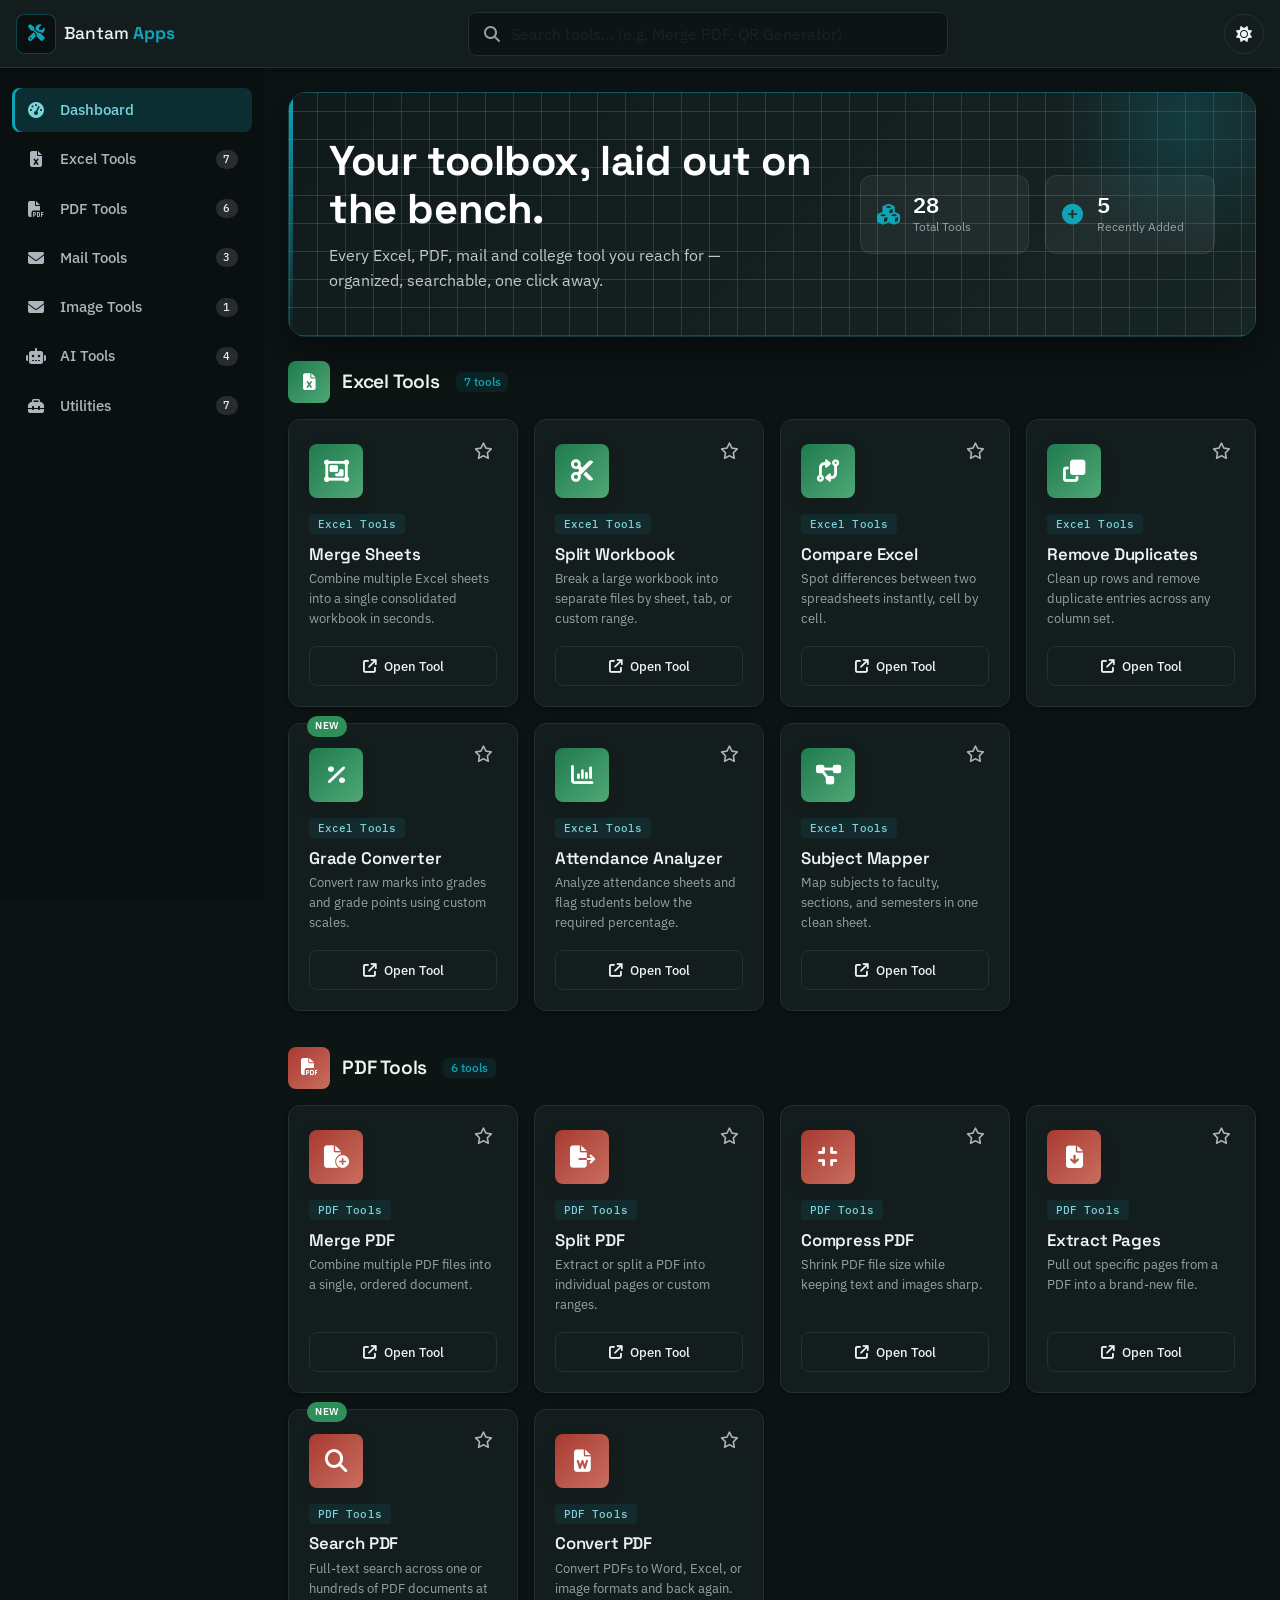
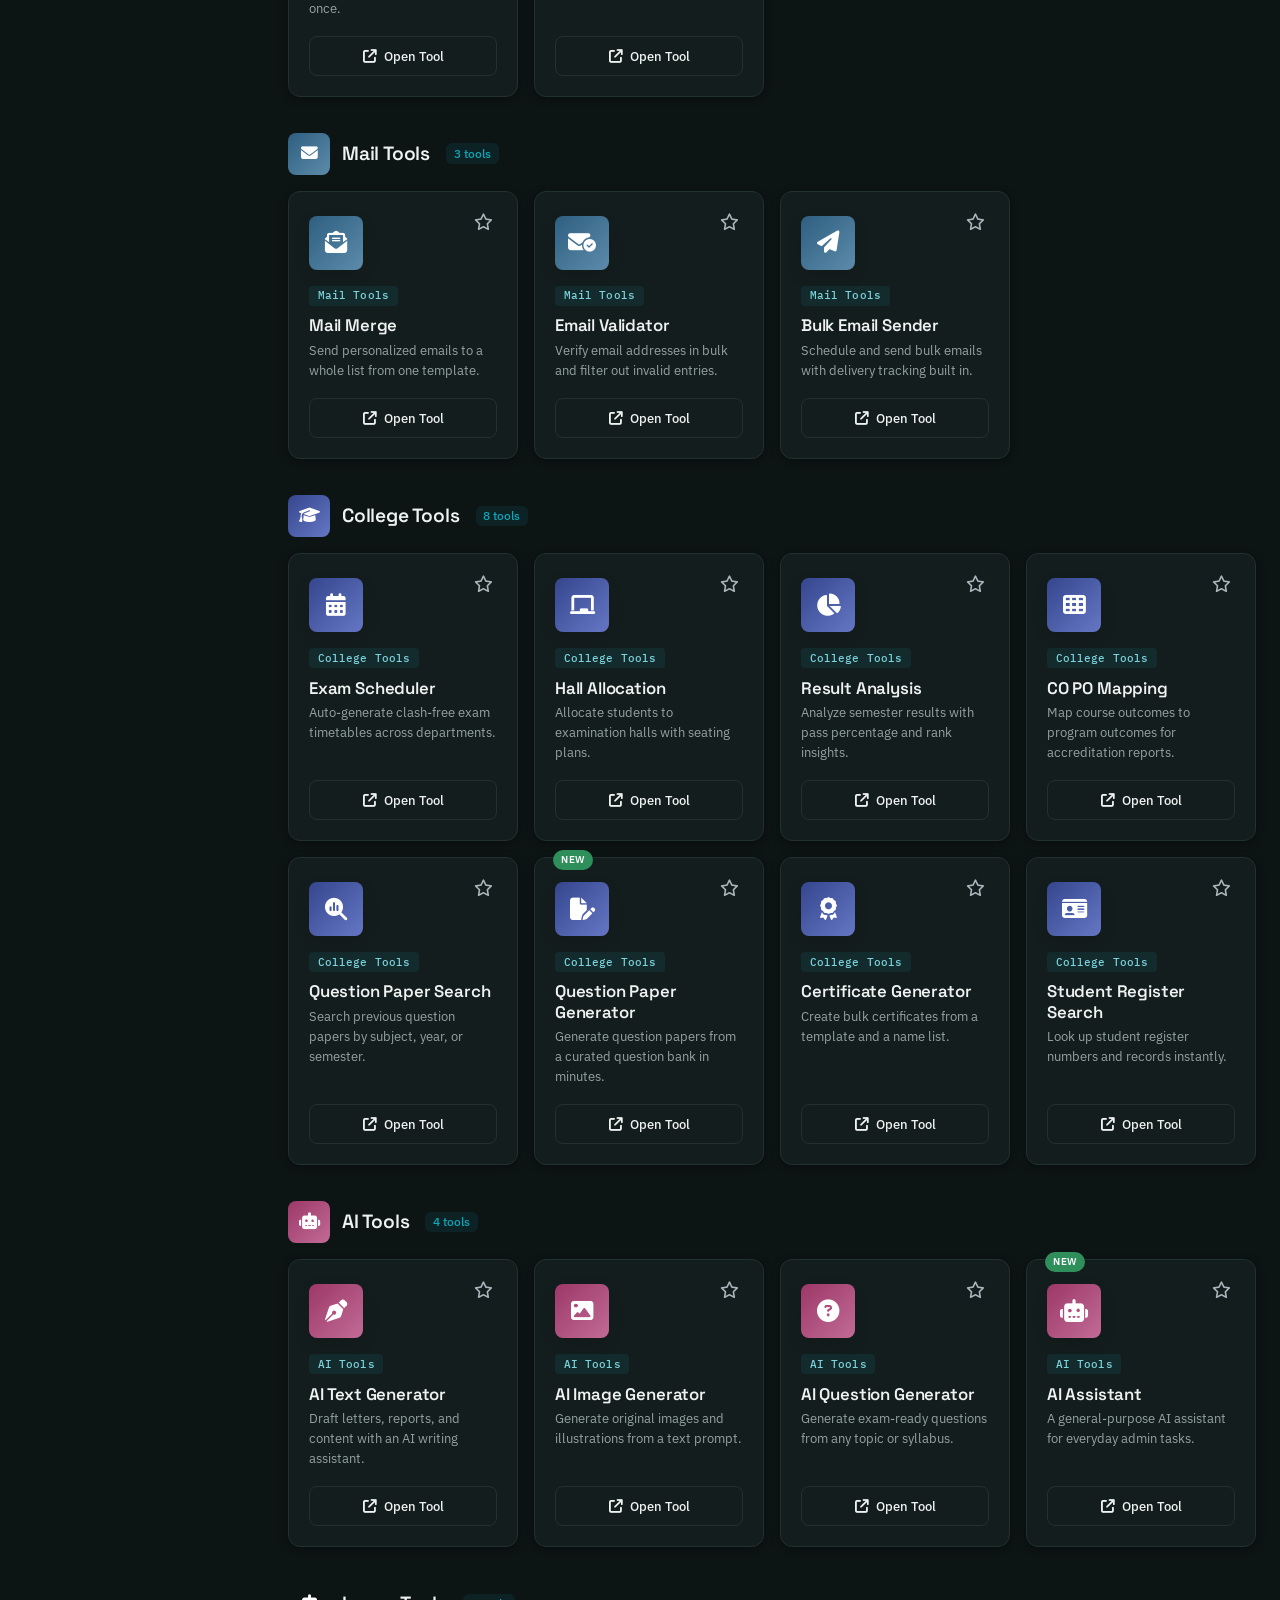
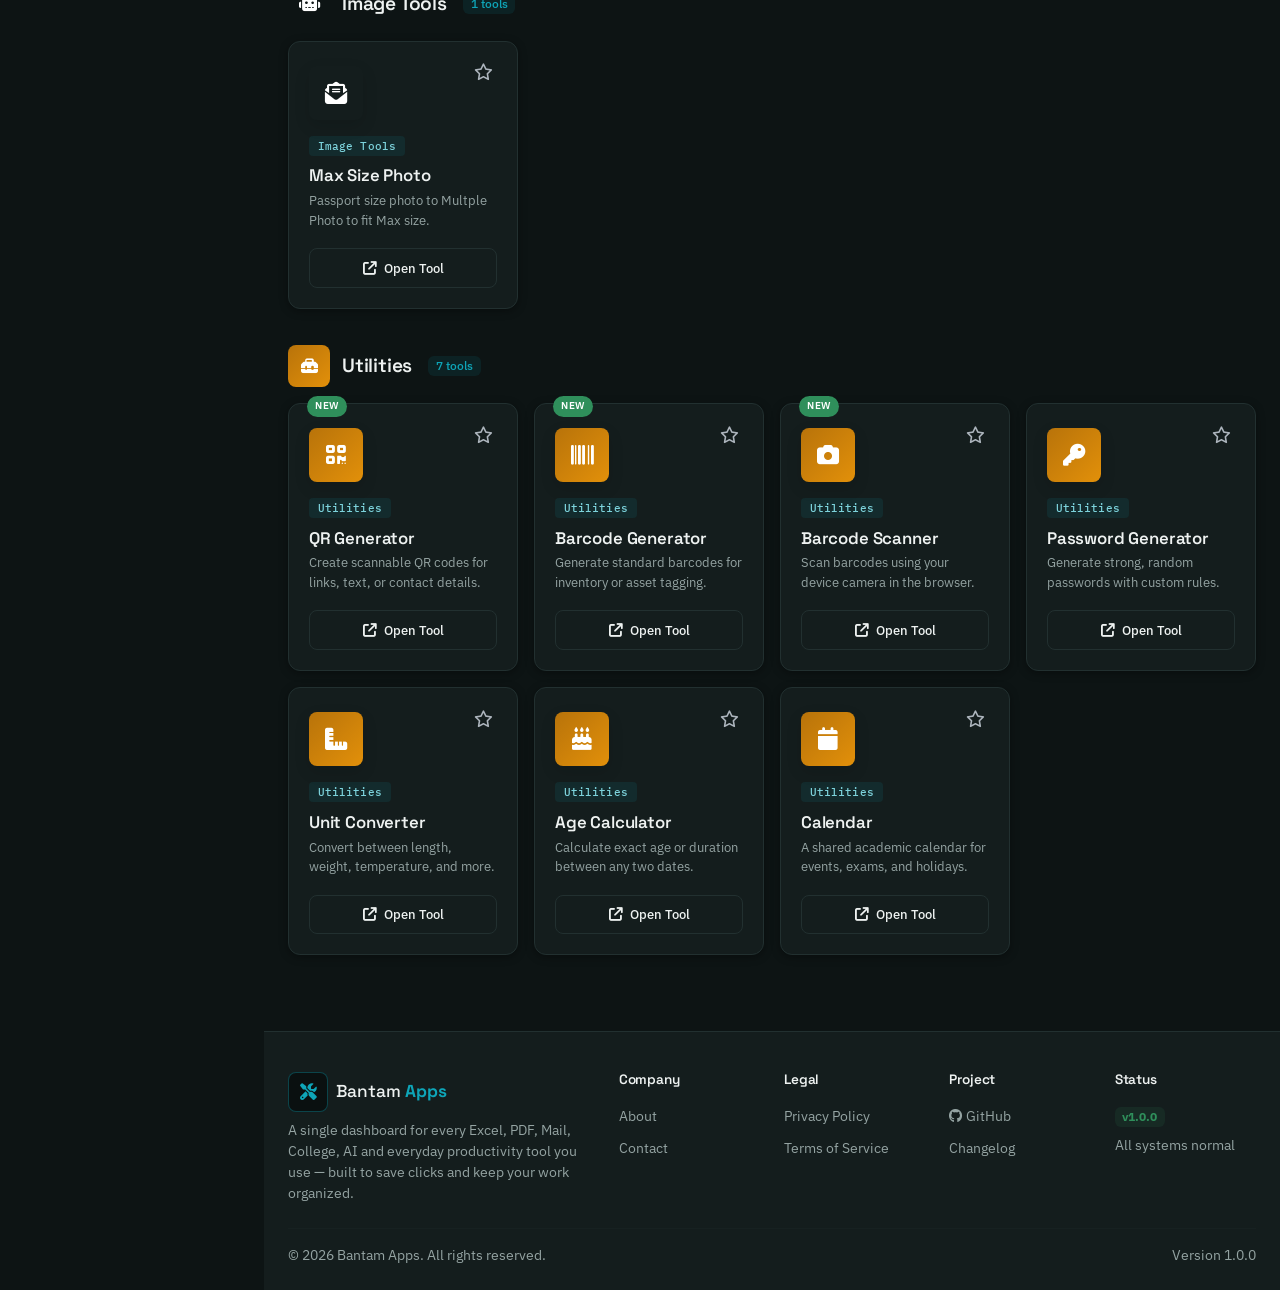
==== commit ef4e249b: "Add files via upload" ====
--- a/index.html
+++ b/index.html
@@ -111,6 +111,12 @@
             <a class="nav-link" href="#cat-mail" data-section="mail">
               <i class="fa-solid fa-envelope"></i><span>Mail Tools</span>
               <span class="badge rounded-pill sidebar-badge">3</span>
+            </a>
+          </li>
+	<li class="nav-item">
+            <a class="nav-link" href="#cat-image" data-section="image">
+              <i class="fa-solid fa-envelope"></i><span>Image Tools</span>
+              <span class="badge rounded-pill sidebar-badge">1</span>
             </a>
           </li>
         
